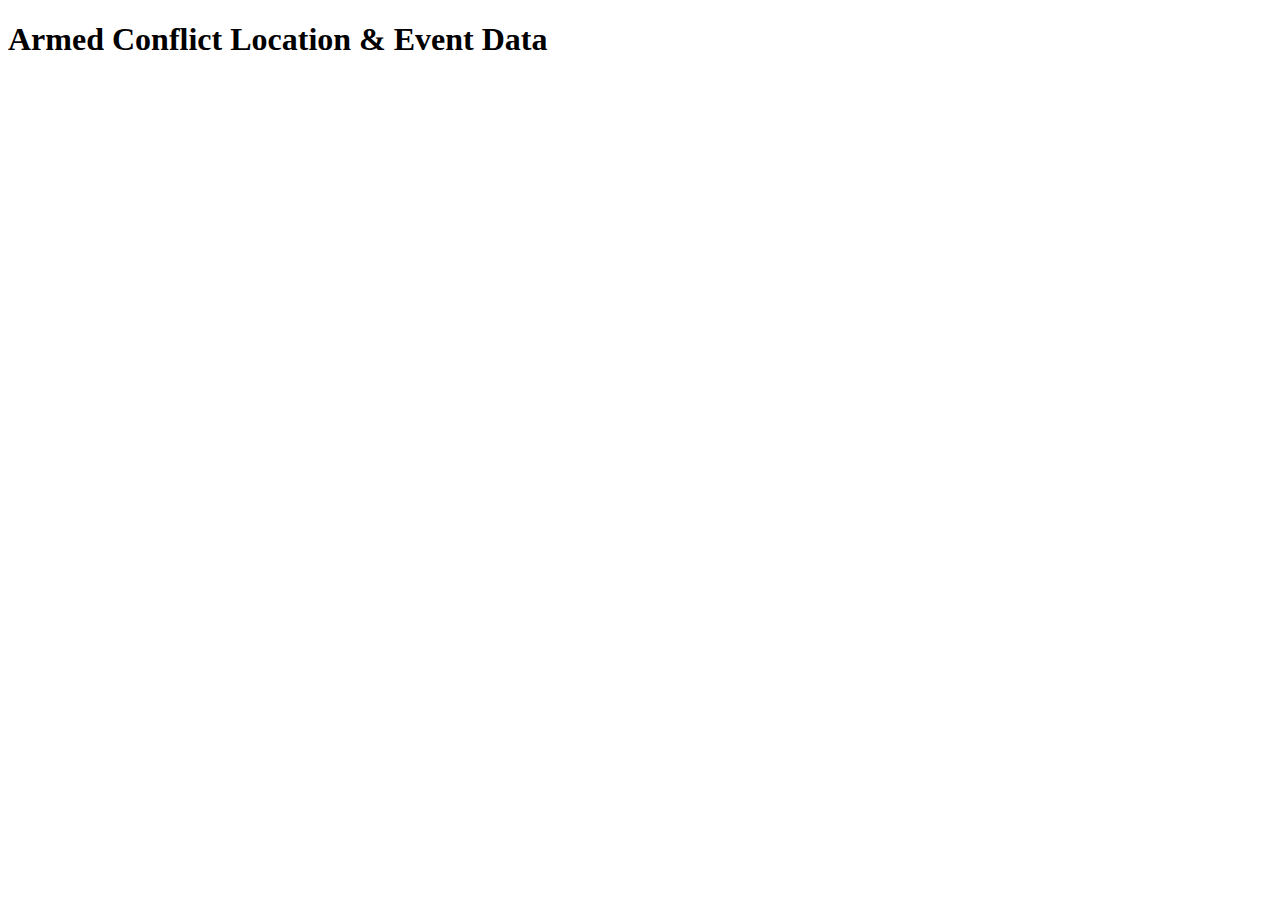
==== index.html @ 9937e505 "Add index.html file" ====
<!DOCTYPE html>
<html lang="en">
<head>
    <meta charset="UTF-8">
    <meta name="viewport" content="width=device-width, initial-scale=1.0">
    <title>ConflictEventAnalyticsAndViz</title>
</head>
<body>
    <h1>Armed Conflict Location & Event Data</h1>
</body>
</html>
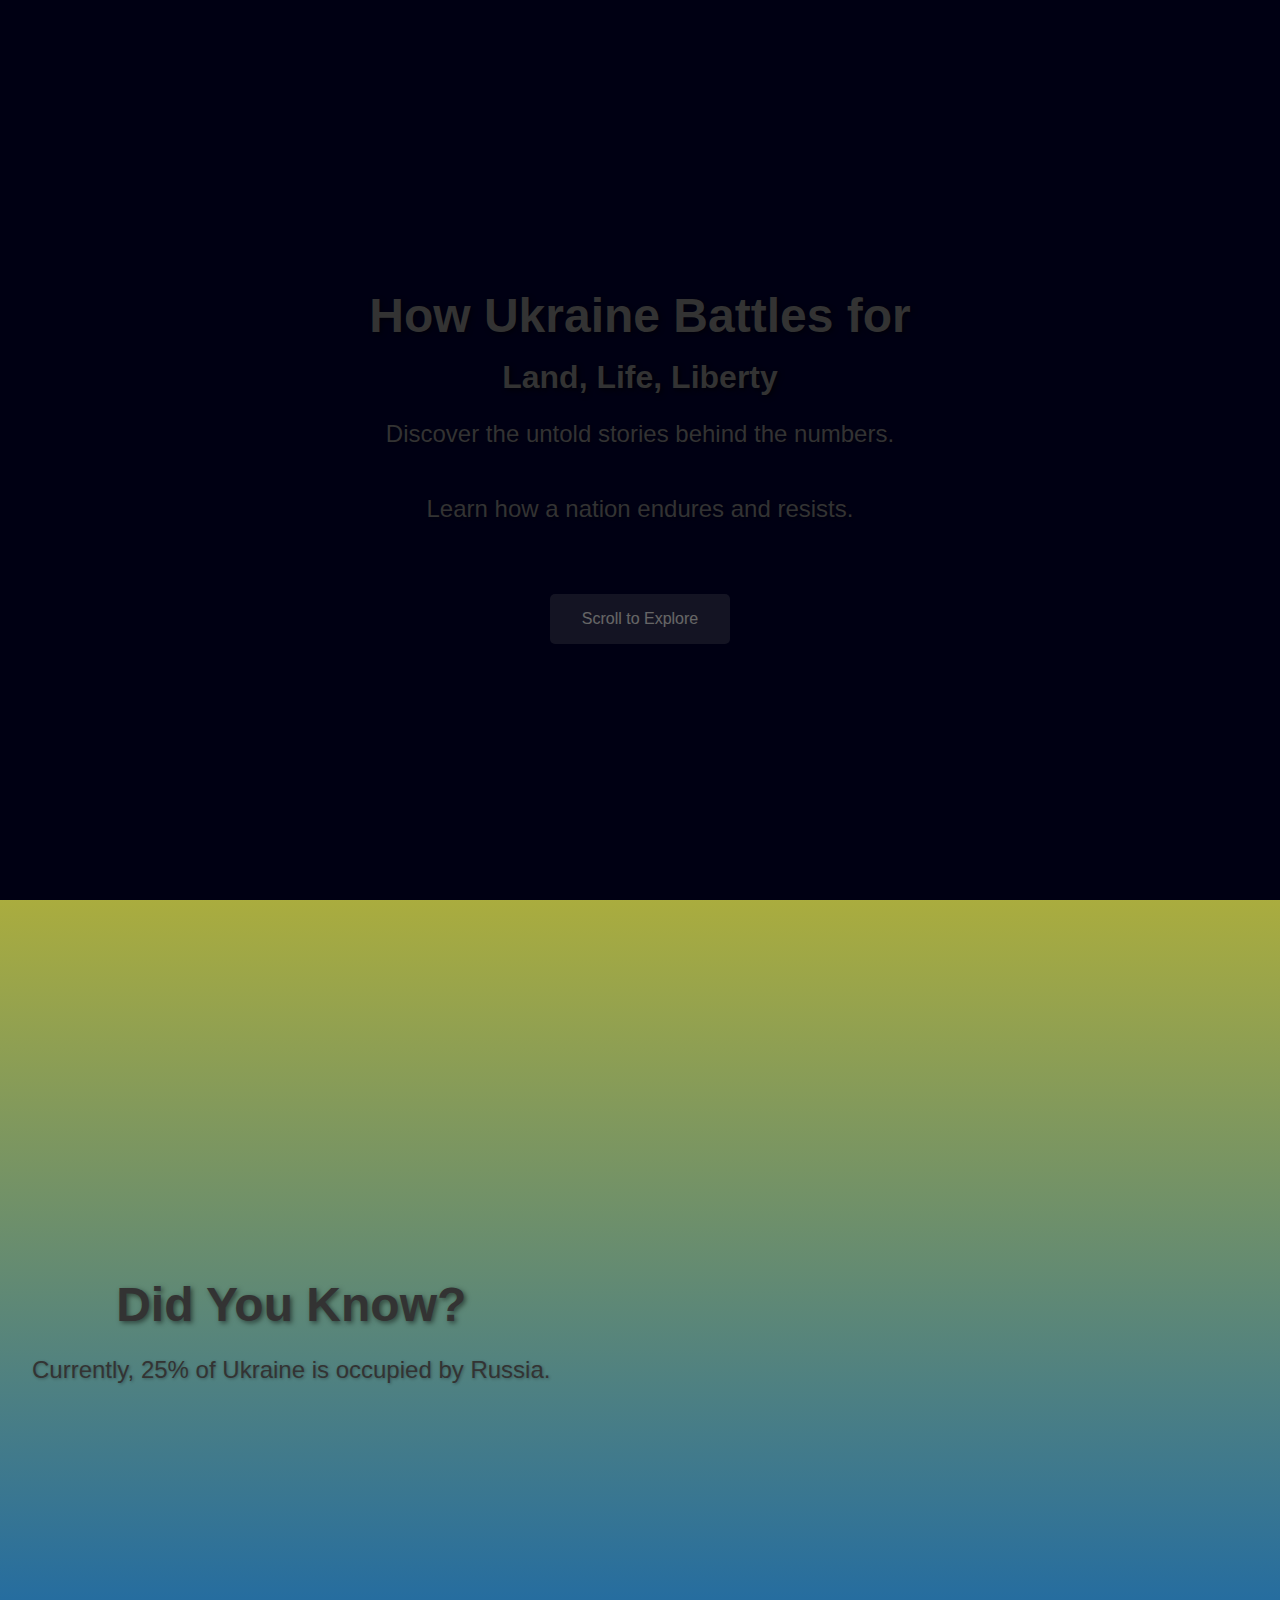
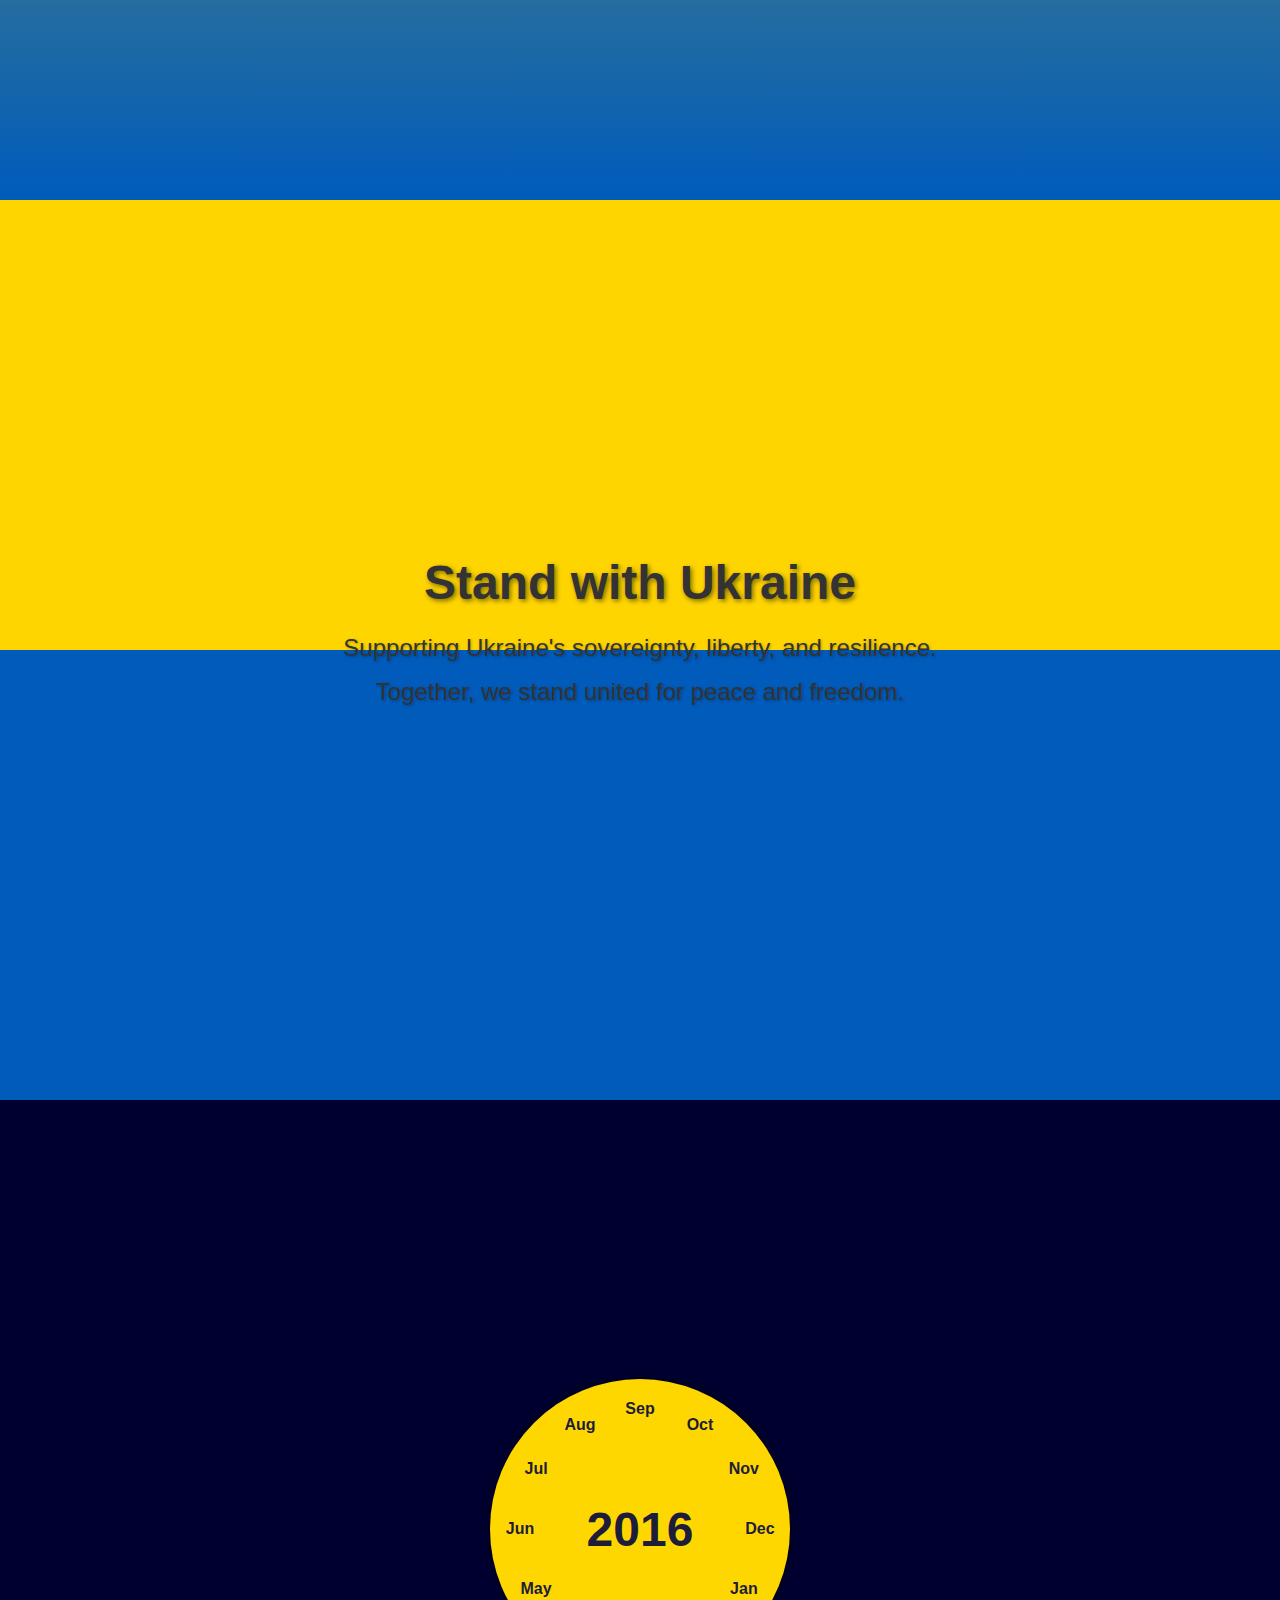
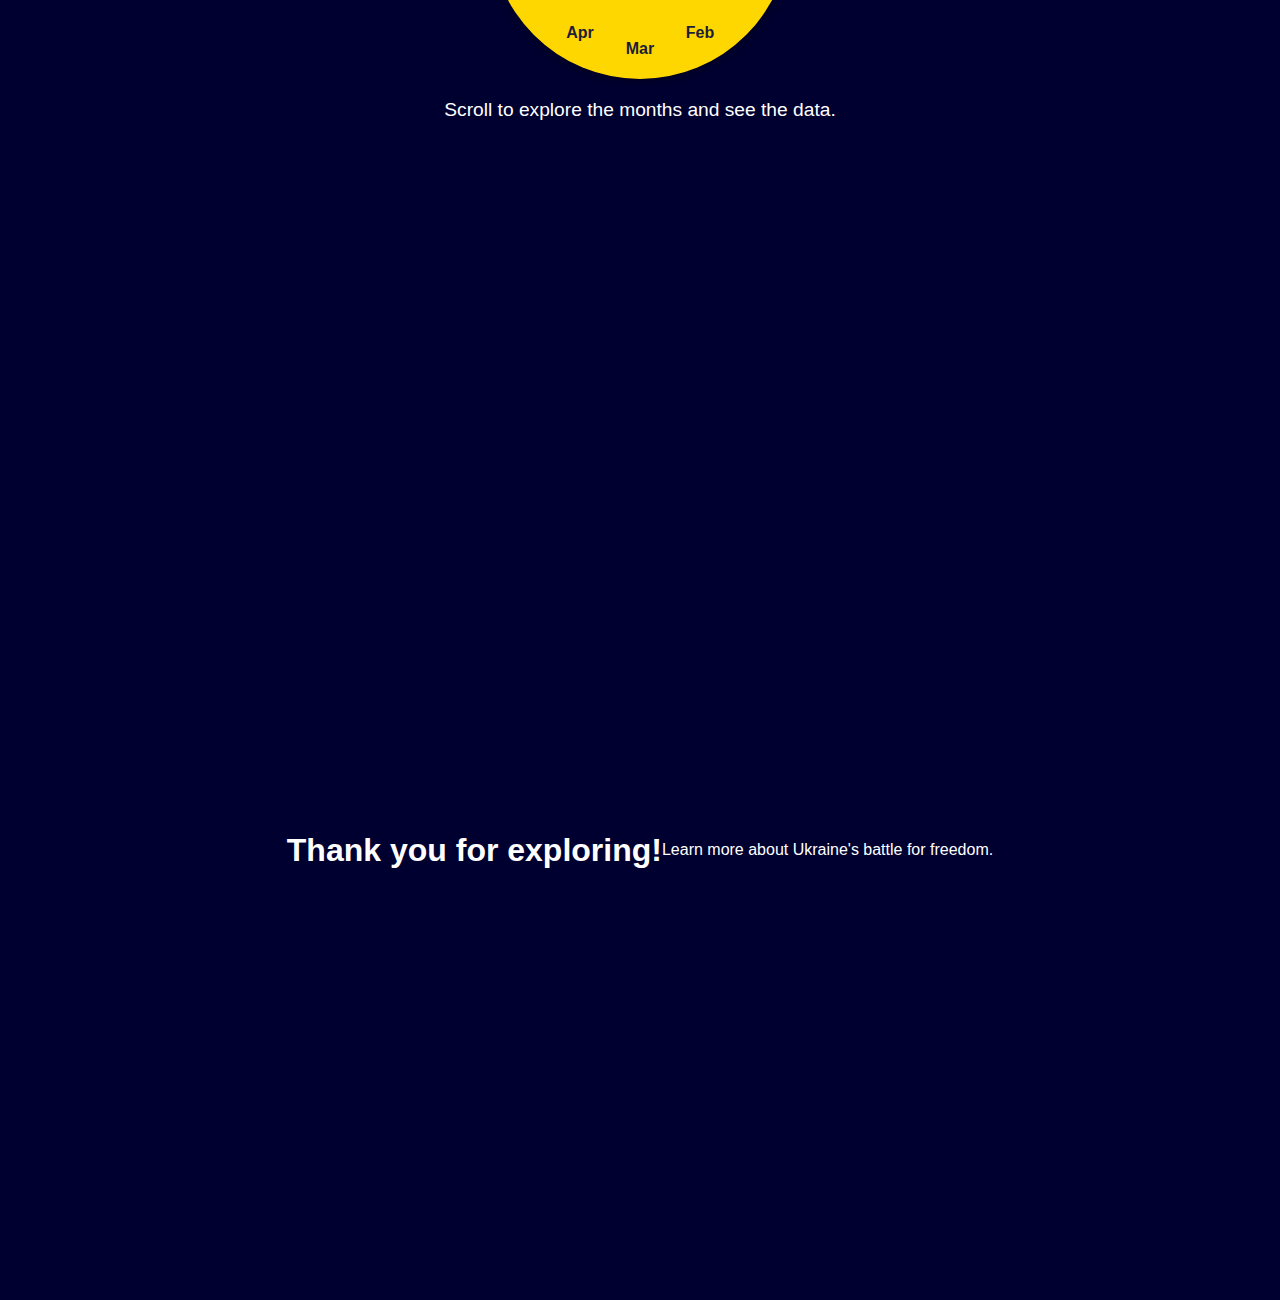
==== commit 6f4f52b4: "Data story - initial version" ====
--- a/index.html
+++ b/index.html
@@ -3,9 +3,94 @@
 <head>
     <meta charset="UTF-8">
     <meta name="viewport" content="width=device-width, initial-scale=1.0">
-    <title>ConflictEventAnalyticsAndViz</title>
+    <title>Interactive Timeline</title>
+    <link rel="stylesheet" href="styles/style.css">
 </head>
 <body>
-    <h1>Armed Conflict Location & Event Data</h1>
+    <!-- First Section -->
+    <section class="intro-page">
+        <video autoplay muted loop class="background-video" id="backgroundVideo">
+            <source src="/videos/ukraine_dron.mov" type="video/mp4">
+            Your browser does not support the video tag.
+        </video>
+        <div class="content">
+            <h1>How Ukraine Battles for</h1>
+            <h2>Land, Life, Liberty</h2>
+            <p class="header-desc">Discover the untold stories behind the numbers.</p>
+            <p class="header-desc">Learn how a nation endures and resists.</p>
+        </div>
+        <button class="scroll-button" onclick="scrollToNext()">Scroll to Explore</button>
+    </section>
+
+
+
+<!-- Section: Occupied Territory -->
+<section class="did-you-know-section">
+    <div class="content">
+        <h1>Did You Know?</h1>
+        <p>Currently, 25% of Ukraine is occupied by Russia.</p>
+    </div>
+    <div class="timeline">
+        <div class="timeline-year" id="timelineYear">2024</div>
+    </div>
+</section>
+
+<!-- Second Section -->
+<section class="ukraine-flag-section">
+    <div class="content">
+        <h1>Stand with Ukraine</h1>
+        <p>
+            Supporting Ukraine's sovereignty, liberty, and resilience. Together, we stand united for peace and freedom.
+        </p>
+    </div>
+</section>
+
+
+
+
+
+
+
+
+
+
+
+
+
+    <section class="timeline-section">
+        <div class="timeline-container">
+            <div class="circle">
+                <div class="center-text" id="centerText">2016</div>
+                <div class="months">
+                    <div data-month="Jan" id="Jan">Jan</div>
+                    <div data-month="Feb" id="Feb">Feb</div>
+                    <div data-month="Mar" id="Mar">Mar</div>
+                    <div data-month="Apr" id="Apr">Apr</div>
+                    <div data-month="May" id="May">May</div>
+                    <div data-month="Jun" id="Jun">Jun</div>
+                    <div data-month="Jul" id="Jul">Jul</div>
+                    <div data-month="Aug" id="Aug">Aug</div>
+                    <div data-month="Sep" id="Sep">Sep</div>
+                    <div data-month="Oct" id="Oct">Oct</div>
+                    <div data-month="Nov" id="Nov">Nov</div>
+                    <div data-month="Dec" id="Dec">Dec</div>
+                </div>
+            </div>
+            <div class="timeline-description" id="timelineDescription">
+                Scroll to explore the months and see the data.
+            </div>
+        </div>
+    </section>
+
+
+        <!-- Final Section -->
+        <section class="final-page">
+            <h1>Thank you for exploring!</h1>
+            <p>Learn more about Ukraine's battle for freedom.</p>
+        </section>
+
+    <script src="timeline.js"></script>
+    <script src="didYouKnow.js"></script>
+
 </body>
 </html>
--- a/styles/style.css
+++ b/styles/style.css
@@ -0,0 +1,472 @@
+body {
+    margin: 0;
+    font-family: 'Arial', sans-serif;
+    overflow-x: hidden; 
+    scroll-behavior: smooth;
+    background-color: rgb(0, 0, 48);
+}
+
+.intro-page {
+    position: relative;
+    height: 100vh;
+    display: flex;
+    flex-direction: column;
+    justify-content: center;
+    align-items: center;
+    color: #fff;
+    text-align: center;
+}
+
+.background-video {
+    position: absolute;
+    top: 0;
+    left: 0;
+    width: 100%;
+    height: 100%;
+    object-fit: cover;
+    z-index: -1;
+}
+
+.intro-page::before {
+    content: '';
+    position: absolute;
+    top: 0;
+    left: 0;
+    width: 100%;
+    height: 100%;
+    background: rgba(0, 0, 0, 0.6); /* Dark transparent overlay */
+    z-index: 0;
+}
+
+.content {
+    position: relative;
+    z-index: 1;
+}
+
+.content h1 {
+    font-size: 4rem;
+    font-weight: bold;
+    margin: 0;
+    text-shadow: 2px 2px 5px rgba(0, 0, 0, 0.7);
+}
+
+.content h2 {
+    font-size: 2rem;
+    margin: 1rem 0;
+    text-shadow: 2px 2px 5px rgba(0, 0, 0, 0.7);
+}
+
+.content p {
+    font-size: 1.2rem;
+    margin: 1rem 0 2rem;
+    max-width: 600px;
+    text-shadow: 1px 1px 3px rgba(0, 0, 0, 0.5);
+}
+
+.scroll-button {
+    background: rgba(255, 255, 255, 0.2);
+    border: none;
+    color: #fff;
+    padding: 1rem 2rem;
+    font-size: 1rem;
+    border-radius: 5px;
+    cursor: pointer;
+    animation: pulse 1.5s infinite;
+    transition: background 0.3s;
+}
+
+.scroll-button:hover {
+    background: rgba(255, 255, 255, 0.4);
+}
+
+@keyframes pulse {
+    0% {
+        transform: scale(1);
+        opacity: 1;
+    }
+    50% {
+        transform: scale(1.1);
+        opacity: 0.7;
+    }
+    100% {
+        transform: scale(1);
+        opacity: 1;
+    }
+}
+
+.ukraine-flag-section {
+    position: relative;
+    height: 100vh; /* Full-screen height */
+    display: flex;
+    justify-content: center;
+    align-items: center;
+    text-align: center;
+    color: #fff;
+    overflow: hidden;
+
+    /* Ukrainian flag background with transparency */
+    background: linear-gradient(
+        rgba(255, 213, 0, 0.7) 50%, /* Yellow with 70% transparency */
+        rgba(0, 91, 187, 0.7) 50% 100% /* Blue with 70% transparency */
+    );
+}
+
+.content {
+    position: relative;
+    z-index: 1; /* Ensures content appears above the background */
+    max-width: 800px;
+    padding: 2rem;
+    color: white;
+}
+
+.content h1 {
+    font-size: 3rem;
+    font-weight: bold;
+    text-shadow: 2px 2px 5px rgba(0, 0, 0, 0.5); /* Subtle shadow for readability */
+}
+
+.content p {
+    font-size: 1.2rem;
+    margin-top: 1rem;
+    line-height: 1.8;
+    text-shadow: 1px 1px 3px rgba(0, 0, 0, 0.3); /* Subtle shadow for readability */
+}
+
+
+
+
+/* Add this for the next section */
+.map-page {
+    height: 100vh;
+    background: url('/images/Ukraine_map_bg.jpg') no-repeat center center/cover;
+    display: flex;
+    justify-content: center;
+    align-items: center;
+    text-align: center;
+    color: #fff;
+}
+
+section {
+    height: 100vh;
+    display: flex;
+    justify-content: center;
+    align-items: center;
+    text-align: center;
+    color: #fff;
+}
+
+
+.timeline-section {
+    display: flex;
+    justify-content: center;
+    align-items: center;
+    flex-direction: column;
+    text-align: center;
+}
+
+.timeline-container {
+    position: relative;
+    display: flex;
+    flex-direction: column;
+    align-items: center;
+    justify-content: center;
+}
+
+.circle {
+    position: relative;
+    width: 300px;
+    height: 300px;
+    border-radius: 50%;
+    background: #ffd700;
+    display: flex;
+    justify-content: center;
+    align-items: center;
+    box-shadow: 0 0 10px rgba(0, 0, 0, 0.5);
+}
+
+.center-text {
+    font-size: 3rem;
+    font-weight: bold;
+    color: #1d1d3a;
+}
+
+.months {
+    position: absolute;
+    width: 100%;
+    height: 100%;
+    display: flex;
+    justify-content: center;
+    align-items: center;
+    pointer-events: none;
+}
+
+.months div {
+    position: absolute;
+    font-size: 1rem;
+    font-weight: bold;
+    color: #1d1d3a;
+    text-align: center;
+    transition: transform 0.3s ease, color 0.3s ease;
+}
+
+.months div:nth-child(1) { transform: rotate(30deg) translate(120px) rotate(-30deg); }
+.months div:nth-child(2) { transform: rotate(60deg) translate(120px) rotate(-60deg); }
+.months div:nth-child(3) { transform: rotate(90deg) translate(120px) rotate(-90deg); }
+.months div:nth-child(4) { transform: rotate(120deg) translate(120px) rotate(-120deg); }
+.months div:nth-child(5) { transform: rotate(150deg) translate(120px) rotate(-150deg); }
+.months div:nth-child(6) { transform: rotate(180deg) translate(120px) rotate(-180deg); }
+.months div:nth-child(7) { transform: rotate(210deg) translate(120px) rotate(-210deg); }
+.months div:nth-child(8) { transform: rotate(240deg) translate(120px) rotate(-240deg); }
+.months div:nth-child(9) { transform: rotate(270deg) translate(120px) rotate(-270deg); }
+.months div:nth-child(10) { transform: rotate(300deg) translate(120px) rotate(-300deg); }
+.months div:nth-child(11) { transform: rotate(330deg) translate(120px) rotate(-330deg); }
+.months div:nth-child(12) { transform: rotate(0deg) translate(120px) rotate(0deg); }
+
+.months div.highlighted {
+    color: #ff0078;
+    font-size: 1.2rem;
+    transform: scale(1.5); /* Highlighted month is larger */
+}
+
+.timeline-description {
+    margin-top: 20px;
+    font-size: 1.2rem;
+    max-width: 500px;
+    text-align: center;
+    color: #fff;
+}
+
+
+
+
+
+
+
+body {
+    margin: 0;
+    font-family: 'Arial', sans-serif;
+    overflow-x: hidden;
+    scroll-behavior: smooth;
+}
+
+.did-you-know-section {
+    position: relative;
+    height: 100vh; /* Full-screen height */
+    display: flex;
+    justify-content: space-between;
+    align-items: center;
+    overflow: hidden;
+    background: #fff; /* Default white background */
+    z-index: 1;
+}
+
+.content {
+    position: relative;
+    z-index: 2; /* Content stays above the background */
+    padding: 2rem;
+    max-width: 50%;
+    color: #333;
+}
+
+.content h1 {
+    font-size: 3rem;
+    font-weight: bold;
+    margin-bottom: 1rem;
+}
+
+.content p {
+    font-size: 1.5rem;
+    line-height: 1.8;
+}
+
+.timeline {
+    position: absolute;
+    right: 5%; /* Place timeline on the right */
+    height: 100%;
+    width: 20%;
+    display: flex;
+    justify-content: center;
+    align-items: center;
+    z-index: 2; /* Ensure it's above the background */
+    color: #333;
+}
+
+.timeline-year {
+    font-size: 3rem;
+    font-weight: bold;
+    opacity: 0;
+    transform: translateY(50px);
+    transition: opacity 0.5s ease, transform 0.5s ease;
+}
+
+/* General Styles */
+body {
+    margin: 0;
+    font-family: 'Arial', sans-serif;
+    overflow-x: hidden;
+    scroll-behavior: smooth;
+}
+
+/* Section: Did You Know */
+.did-you-know-section {
+    position: relative;
+    height: 100vh; /* Full-screen height */
+    display: flex;
+    justify-content: space-between;
+    align-items: center;
+    overflow: hidden;
+    background: #fff; /* Default white background */
+    z-index: 1;
+}
+
+.content {
+    position: relative;
+    z-index: 2; /* Content stays above the background */
+    padding: 2rem;
+    max-width: 50%;
+    color: #333;
+}
+
+.content h1 {
+    font-size: 3rem;
+    font-weight: bold;
+    margin-bottom: 1rem;
+}
+
+.content p {
+    font-size: 1.5rem;
+    line-height: 1.8;
+}
+
+.timeline {
+    position: absolute;
+    right: 5%; /* Place timeline on the right */
+    height: 100%;
+    width: 20%;
+    display: flex;
+    justify-content: center;
+    align-items: center;
+    z-index: 2; /* Ensure it's above the background */
+    color: #333;
+}
+
+.timeline-year {
+    font-size: 3rem;
+    font-weight: bold;
+    opacity: 0;
+    transform: translateY(50px);
+    transition: opacity 0.5s ease, transform 0.5s ease;
+}
+
+/* Ukrainian Flag Background */
+/* General Styles */
+body {
+    margin: 0;
+    font-family: 'Arial', sans-serif;
+    overflow-x: hidden;
+    scroll-behavior: smooth;
+}
+
+/* Section: Did You Know */
+/* General Styles */
+body {
+    margin: 0;
+    font-family: 'Arial', sans-serif;
+    overflow-x: hidden;
+    scroll-behavior: smooth;
+}
+
+/* Section: Did You Know */
+.did-you-know-section {
+    position: relative;
+    height: 100vh; /* Full-screen height */
+    display: flex;
+    justify-content: space-between;
+    align-items: center;
+    overflow: hidden;
+    background: #fff; /* Start with a white background */
+    z-index: 1;
+}
+
+.did-you-know-section::before {
+    content: '';
+    position: absolute;
+    top: 0;
+    left: 0;
+    width: 100%;
+    height: 100%;
+    background: linear-gradient(
+        rgba(255, 255, 255, 1) 0%, /* White at the start */
+        rgba(255, 213, 0, 1) 50%, /* Yellow appears halfway */
+        rgba(0, 91, 187, 1) 100% /* Blue appears at the end */
+    );
+    background-size: 100% 300%; /* Extra height for smooth animation */
+    background-position: 100% 100%; /* Initially all white */
+    z-index: 0;
+    transition: background-position 0.3s ease; /* Smooth transition */
+}
+
+.did-you-know-section .content {
+    position: relative;
+    z-index: 2; /* Content stays above the background */
+    padding: 2rem;
+    max-width: 50%;
+    color: #333;
+}
+
+.did-you-know-section .content h1 {
+    font-size: 3rem;
+    font-weight: bold;
+    margin-bottom: 1rem;
+}
+
+.did-you-know-section .content p {
+    font-size: 1.5rem;
+    line-height: 1.8;
+}
+
+.timeline {
+    position: absolute;
+    right: 5%; /* Place timeline on the right */
+    height: 100%;
+    width: 20%;
+    display: flex;
+    justify-content: center;
+    align-items: center;
+    z-index: 2; /* Ensure it's above the background */
+    color: #333;
+}
+
+.timeline-year {
+    font-size: 3rem;
+    font-weight: bold;
+    opacity: 0;
+    transform: translateY(50px);
+    transition: opacity 0.5s ease, transform 0.5s ease;
+}
+
+/* Section: Ukraine Flag */
+.ukraine-flag-section {
+    height: 100vh;
+    display: flex;
+    justify-content: center;
+    align-items: center;
+    text-align: center;
+    background: linear-gradient(
+        rgba(255, 213, 0, 1) 50%, 
+        rgba(0, 91, 187, 1) 50%
+    );
+    color: #fff;
+    overflow: hidden;
+}
+
+.ukraine-flag-section .content h1 {
+    font-size: 3rem;
+    font-weight: bold;
+    margin-bottom: 1rem;
+}
+
+.ukraine-flag-section .content p {
+    font-size: 1.5rem;
+    line-height: 1.8;
+}
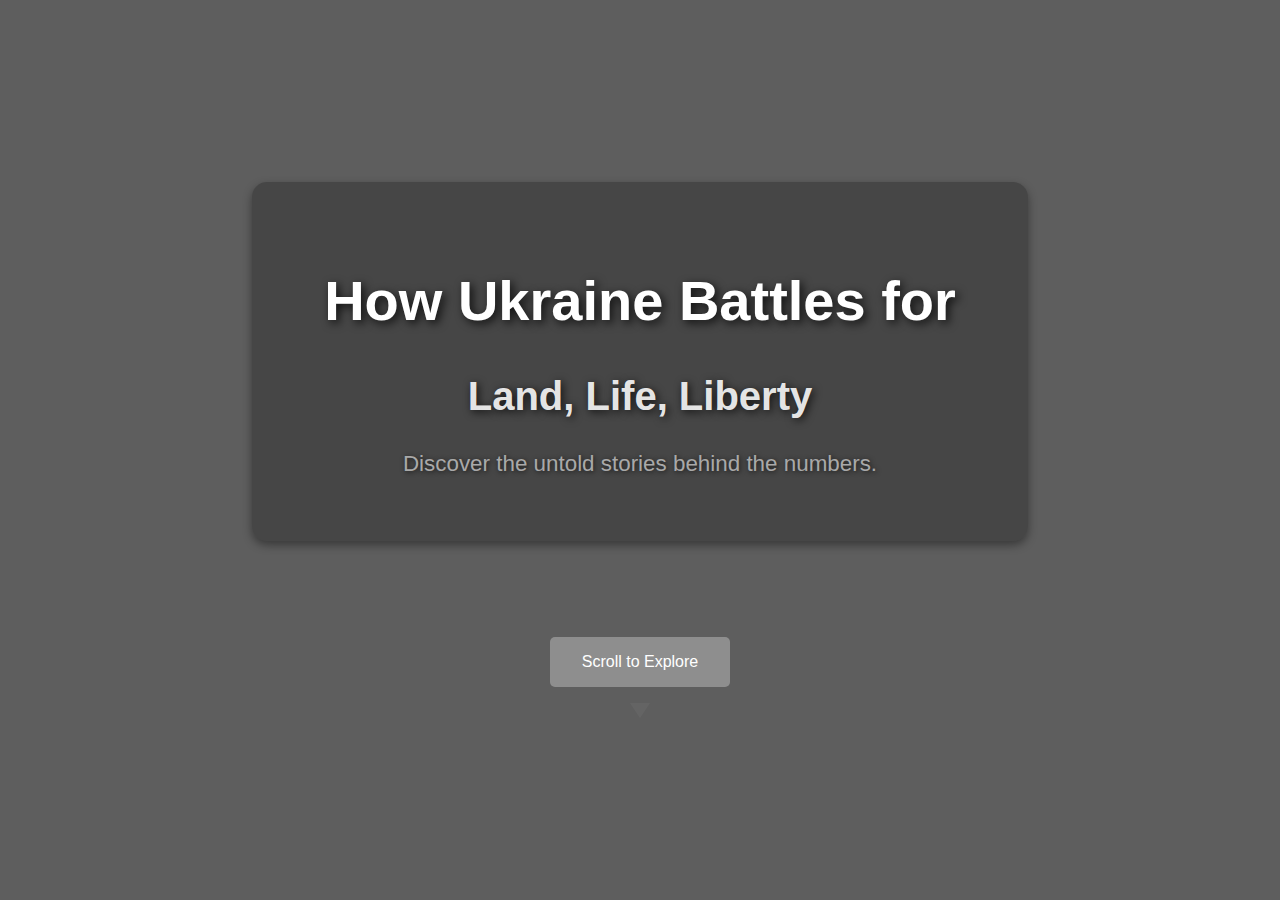
==== commit fdc521c0: "Added Second and Third sections of data story" ====
--- a/index.html
+++ b/index.html
@@ -4,93 +4,68 @@
     <meta charset="UTF-8">
     <meta name="viewport" content="width=device-width, initial-scale=1.0">
     <title>Interactive Timeline</title>
-    <link rel="stylesheet" href="styles/style.css">
+    <link rel="icon" href="/images/icons/ukraine_icon.png" type="image/png">
+
+        <!-- Section-specific styles -->
+        <link rel="stylesheet" href="styles/base.css">
+        <link rel="stylesheet" href="styles/intro-page.css">
+        <link rel="stylesheet" href="styles/did-you-know.css">
+        <link rel="stylesheet" href="styles/ukraine-flag.css">
+        <link rel="stylesheet" href="styles/timeline-section.css">
+        <link rel="stylesheet" href="styles/final-page.css">
+        <!-- Animations -->
+        <link rel="stylesheet" href="styles/animations.css">
+
 </head>
 <body>
-    <!-- First Section -->
-    <section class="intro-page">
-        <video autoplay muted loop class="background-video" id="backgroundVideo">
-            <source src="/videos/ukraine_dron.mov" type="video/mp4">
-            Your browser does not support the video tag.
-        </video>
-        <div class="content">
-            <h1>How Ukraine Battles for</h1>
-            <h2>Land, Life, Liberty</h2>
-            <p class="header-desc">Discover the untold stories behind the numbers.</p>
-            <p class="header-desc">Learn how a nation endures and resists.</p>
-        </div>
-        <button class="scroll-button" onclick="scrollToNext()">Scroll to Explore</button>
-    </section>
+    <div id="intro-page"></div>
+    <div id="did-you-know"></div>
+    <div id="ukraine-flag-section"></div>
+    <div id="timeline-section"></div>
+    <div id="final-page"></div>
 
-
-
-<!-- Section: Occupied Territory -->
-<section class="did-you-know-section">
-    <div class="content">
-        <h1>Did You Know?</h1>
-        <p>Currently, 25% of Ukraine is occupied by Russia.</p>
-    </div>
-    <div class="timeline">
-        <div class="timeline-year" id="timelineYear">2024</div>
-    </div>
-</section>
-
-<!-- Second Section -->
-<section class="ukraine-flag-section">
-    <div class="content">
-        <h1>Stand with Ukraine</h1>
-        <p>
-            Supporting Ukraine's sovereignty, liberty, and resilience. Together, we stand united for peace and freedom.
-        </p>
-    </div>
-</section>
-
-
-
-
-
-
-
-
-
-
-
-
-
-    <section class="timeline-section">
-        <div class="timeline-container">
-            <div class="circle">
-                <div class="center-text" id="centerText">2016</div>
-                <div class="months">
-                    <div data-month="Jan" id="Jan">Jan</div>
-                    <div data-month="Feb" id="Feb">Feb</div>
-                    <div data-month="Mar" id="Mar">Mar</div>
-                    <div data-month="Apr" id="Apr">Apr</div>
-                    <div data-month="May" id="May">May</div>
-                    <div data-month="Jun" id="Jun">Jun</div>
-                    <div data-month="Jul" id="Jul">Jul</div>
-                    <div data-month="Aug" id="Aug">Aug</div>
-                    <div data-month="Sep" id="Sep">Sep</div>
-                    <div data-month="Oct" id="Oct">Oct</div>
-                    <div data-month="Nov" id="Nov">Nov</div>
-                    <div data-month="Dec" id="Dec">Dec</div>
-                </div>
-            </div>
-            <div class="timeline-description" id="timelineDescription">
-                Scroll to explore the months and see the data.
-            </div>
-        </div>
-    </section>
-
-
-        <!-- Final Section -->
-        <section class="final-page">
-            <h1>Thank you for exploring!</h1>
-            <p>Learn more about Ukraine's battle for freedom.</p>
-        </section>
-
-    <script src="timeline.js"></script>
-    <script src="didYouKnow.js"></script>
-
+    <script>
+        async function loadSection(sectionId, filePath, scriptPath) {
+            const response = await fetch(filePath);
+            const html = await response.text();
+            const container = document.getElementById(sectionId);
+            container.innerHTML = html;
+    
+            // Load the section-specific script only after the HTML content is added to the DOM
+            if (scriptPath) {
+                const script = document.createElement('script');
+                script.src = scriptPath;
+    
+                // Append the script only after it's ready to execute
+                script.onload = () => {
+                    console.log(`${scriptPath} loaded successfully for ${sectionId}`);
+                };
+    
+                script.onerror = () => {
+                    console.error(`Failed to load script: ${scriptPath}`);
+                };
+    
+                document.body.appendChild(script);
+            }
+    
+            // Example: Smooth scroll for intro-page button
+            if (sectionId === 'intro-page') {
+                const scrollButton = document.getElementById('scrollButton');
+                if (scrollButton) {
+                    scrollButton.addEventListener('click', function () {
+                        const nextSection = document.getElementById('did-you-know');
+                        nextSection.scrollIntoView({ behavior: 'smooth' });
+                    });
+                }
+            }
+        }
+    
+        // Load sections with corresponding scripts
+        loadSection('intro-page', 'sections/intro-page.html');
+        loadSection('did-you-know', 'sections/did-you-know.html', 'scripts/didYouKnow.js');
+    </script>
+    
+    
+    
 </body>
 </html>
--- a/styles/base.css
+++ b/styles/base.css
@@ -0,0 +1,16 @@
+body {
+    margin: 0;
+    font-family: 'Arial', sans-serif;
+    overflow-x: hidden;
+    scroll-behavior: smooth;
+    background-color: rgb(0, 0, 48);
+}
+
+section {
+    height: 100vh;
+    display: flex;
+    justify-content: center;
+    align-items: center;
+    text-align: center;
+    color: #fff;
+}
--- a/styles/intro-page.css
+++ b/styles/intro-page.css
@@ -0,0 +1,144 @@
+body {
+    margin: 0;
+    font-family: 'Arial', sans-serif;
+    overflow-x: hidden;
+    scroll-behavior: smooth;
+    background-color: rgb(0, 0, 0);
+}
+
+section {
+    height: 100vh;
+    display: flex;
+    justify-content: center;
+    align-items: center;
+    text-align: center;
+    color: #fff;
+}
+
+/* Styling for the intro page */
+.intro-page {
+    position: relative;
+    height: 100vh;
+    display: flex;
+    flex-direction: column;
+    justify-content: center;
+    align-items: center;
+    color: #fff;
+    text-align: center;
+}
+
+.background-video {
+    position: absolute;
+    top: 0;
+    left: 0;
+    width: 100%;
+    height: 100%;
+    object-fit: cover;
+    z-index: -1;
+}
+
+.intro-page::before {
+    content: '';
+    position: absolute;
+    top: 0;
+    left: 0;
+    width: 100%;
+    height: 100%;
+    background: rgba(0, 0, 0, 0.6); /* Dark overlay to improve text contrast */
+    z-index: 0;
+}
+
+
+.content {
+    position: relative;
+    z-index: 1;
+    padding: 3rem 4.5rem; /* Add padding for better spacing inside the container */
+    display: flex;
+    flex-direction: column;
+    align-items: center; /* Center align the text horizontally */
+    justify-content: center; /* Center align the text vertically */
+    text-align: center; /* Ensure text is centered */
+    background: rgba(0, 0, 0, 0.25); /* Semi-transparent black background */
+    border-radius: 15px; /* Add rounded corners */
+    box-shadow: 0 4px 10px rgba(0, 0, 0, 0.4); /* Add a subtle shadow for depth */
+    max-width: 800px; /* Optional: Limit the width of the content box */
+    margin: 0 auto; /* Center the box horizontally */
+  
+}
+
+.content h1 {
+    font-size: 3.5rem; /* Larger font size for the main title */
+    font-weight: bold;
+    margin-bottom: 0.5rem; /* Slight spacing below the title */
+    text-shadow: 3px 3px 10px rgba(0, 0, 0, 0.8); /* Enhance shadow for emphasis */
+}
+
+.content h2 {
+    font-size: 2.5rem; /* Larger subheading for "Land, Life, Liberty" */
+
+    font-weight: 600; /* Semi-bold weight */
+    margin-bottom: 1rem; /* Add spacing below */
+    color: rgba(255, 255, 255, 0.9); /* Slightly lighter white for contrast */
+    text-shadow: 2px 2px 8px rgba(0, 0, 0, 0.8); /* Stronger shadow */
+}
+
+
+
+.header-desc{
+    font-size: 1.4rem; /* Standard font size for the paragraph */
+    max-width: 600px; /* Constrain width for better readability */
+    margin: 1rem auto; /* Center the paragraph */
+    color:darkgray;
+    text-shadow: 1px 1px 5px rgba(0, 0, 0, 0.7); /* Subtle shadow */
+}
+
+
+.scroll-button {
+    background: rgba(255, 255, 255, 0.3); /* Slightly darker background for button */
+    border: none;
+    color: #fff;
+    padding: 1rem 2rem;
+    font-size: 1rem;
+    border-radius: 5px;
+    cursor: pointer;
+    animation: pulse 1.5s infinite;
+    transition: background 0.3s;
+    z-index: 1;
+    margin-top: 6rem; /* Add space above the button */
+}
+
+.arrow-down {
+    margin-top: 1rem; /* Add some spacing from the button */
+    width: 0;
+    height: 0;
+    border-left: 10px solid transparent;
+    border-right: 10px solid transparent;
+    border-top: 15px solid rgba(255, 255, 255, 0.8); /* White arrow */
+    animation: bounce 1.5s infinite; /* Add bounce animation */
+}
+
+@keyframes pulse {
+    0% {
+        transform: scale(1);
+        opacity: 1;
+    }
+    50% {
+        transform: scale(1.1);
+        opacity: 0.7;
+    }
+    100% {
+        transform: scale(1);
+        opacity: 1;
+    }
+
+    
+}
+
+@keyframes bounce {
+    0%, 100% {
+        transform: translateY(0); /* Initial and final position */
+    }
+    50% {
+        transform: translateY(10px); /* Downward movement */
+    }
+}
--- a/styles/did-you-know.css
+++ b/styles/did-you-know.css
@@ -0,0 +1,177 @@
+body {
+    margin: 0;
+    overflow: hidden;
+    font-family: Arial, sans-serif;
+    background-color: rgb(235, 235, 235);
+}
+
+.scroll-section {
+    position: fixed;
+    top: 0;
+    left: 0;
+    width: 100%;
+    height: 100vh;
+    background: rgba(220, 216, 216, 0.783);
+    /* background: url('/images/Ukraine_map_bg.jpg') no-repeat center center/cover; */
+
+    display: flex;
+    flex-direction: column;
+    justify-content: center;
+    align-items: center;
+    transition: transform 1s ease-in-out;
+}
+
+.flag-container {
+    display: flex;
+    width: 500px;
+    height: 250px;
+    position: relative;
+    margin-bottom: 20px;
+}
+
+.square {
+    display: flex;
+    flex-direction: column;
+    border: 1px solid black;
+    overflow: hidden;
+}
+
+.main {
+    width: 73%;
+    height: 100%;
+}
+
+.detached {
+    width: 27%;
+    height: 100%;
+    position: absolute;
+    left: 365px;
+    transform: translateX(0);
+    transition: transform 0.5s, opacity 0.5s;
+}
+
+.blue-part {
+    background-color: blue;
+    width: 100%;
+    height: 50%;
+}
+
+.yellow-part {
+    background-color: yellow;
+    width: 100%;
+    height: 50%;
+}
+
+.text-container {
+    text-align: center;
+    position: absolute;
+    bottom: 10%;
+    width: 80%;
+}
+
+.initial-text {
+    font-size: 2rem;
+    margin: 0;
+    opacity: 1;
+    transition: opacity 1s ease-in-out;
+}
+
+.dynamic-text {
+    font-size: 1.5rem;
+    margin: 0;
+    opacity: 0;
+    transition: opacity 1s ease-in-out;
+}
+
+
+
+
+
+
+
+
+
+
+
+
+
+
+
+.timeline-container {
+    position: absolute;
+    right: 5%;
+    top: 20%;
+    display: flex;
+    align-items: center;
+    height: 80%; /* Adjust height */
+    width: 5%; /* Adjust width */
+}
+
+.timeline {
+    position: relative;
+    width: 5px;
+    height: 100%;
+    display: flex;
+    flex-direction: column;
+    align-items: center;
+}
+
+.timeline-line {
+    position: absolute;
+    width: 2px;
+    background-color: #d3d3d3; /* Light gray (hidden initially) */
+    height: 0%; /* Hidden initially */
+    left: 50%; /* Center line */
+    top: 15%; /* Adjust starting position to match 2024 */
+    transition: height 1s ease, background-color 0.5s ease;
+}
+
+.year {
+    position: absolute;
+    font-size: 1.2rem;
+    transform: translateY(0);
+    transition: all 0.5s ease;
+}
+
+.current-year {
+    top: 0; /* Align 2024 at the top */
+    color: black; /* More visible */
+    font-size: 1.5rem; /* Slightly larger font */
+    font-weight: bold; /* Bold text */
+}
+
+.next-year {
+    bottom: 0; /* Align 2014 at the bottom */
+    color: red;
+    opacity: 0; /* Initially hidden */
+    transform: translateY(10px);
+}
+
+
+.current-year {
+    top: 0;
+    color: black;
+    font-size: 2rem; /* Larger size */
+    font-weight: bold;
+    position: relative; /* Enable pseudo-elements */
+}
+
+.current-year::before,
+.current-year::after {
+    content: "";
+    position: absolute;
+    left: 50%;
+    transform: translateX(-50%);
+    width: 2px;
+    background-color: black;
+}
+
+.current-year::before {
+    top: -20px; /* Line above the year */
+    height: 20px; /* Adjust the height */
+}
+
+.current-year::after {
+    bottom: -20px; /* Line below the year */
+    height: 20px; /* Adjust the height */
+}--- a/styles/ukraine-flag.css
+++ b/styles/ukraine-flag.css
@@ -0,0 +1,24 @@
+.ukraine-flag-section {
+    height: 100vh;
+    display: flex;
+    justify-content: center;
+    align-items: center;
+    text-align: center;
+    background: linear-gradient(
+        rgba(255, 213, 0, 1) 50%, 
+        rgba(0, 91, 187, 1) 50%
+    );
+    color: #fff;
+    overflow: hidden;
+}
+
+.ukraine-flag-section .content h1 {
+    font-size: 3rem;
+    font-weight: bold;
+    margin-bottom: 1rem;
+}
+
+.ukraine-flag-section .content p {
+    font-size: 1.5rem;
+    line-height: 1.8;
+}
--- a/styles/timeline-section.css
+++ b/styles/timeline-section.css
@@ -0,0 +1,47 @@
+.timeline-section {
+    display: flex;
+    justify-content: center;
+    align-items: center;
+    flex-direction: column;
+    text-align: center;
+}
+
+.timeline-container {
+    position: relative;
+    display: flex;
+    flex-direction: column;
+    align-items: center;
+    justify-content: center;
+}
+
+.circle {
+    position: relative;
+    width: 300px;
+    height: 300px;
+    border-radius: 50%;
+    background: #ffd700;
+    display: flex;
+    justify-content: center;
+    align-items: center;
+    box-shadow: 0 0 10px rgba(0, 0, 0, 0.5);
+}
+
+.center-text {
+    font-size: 3rem;
+    font-weight: bold;
+    color: #1d1d3a;
+}
+
+.months div.highlighted {
+    color: #ff0078;
+    font-size: 1.2rem;
+    transform: scale(1.5);
+}
+
+.timeline-description {
+    margin-top: 20px;
+    font-size: 1.2rem;
+    max-width: 500px;
+    text-align: center;
+    color: #fff;
+}
--- a/styles/animations.css
+++ b/styles/animations.css
@@ -0,0 +1,14 @@
+@keyframes pulse {
+    0% {
+        transform: scale(1);
+        opacity: 1;
+    }
+    50% {
+        transform: scale(1.1);
+        opacity: 0.7;
+    }
+    100% {
+        transform: scale(1);
+        opacity: 1;
+    }
+}
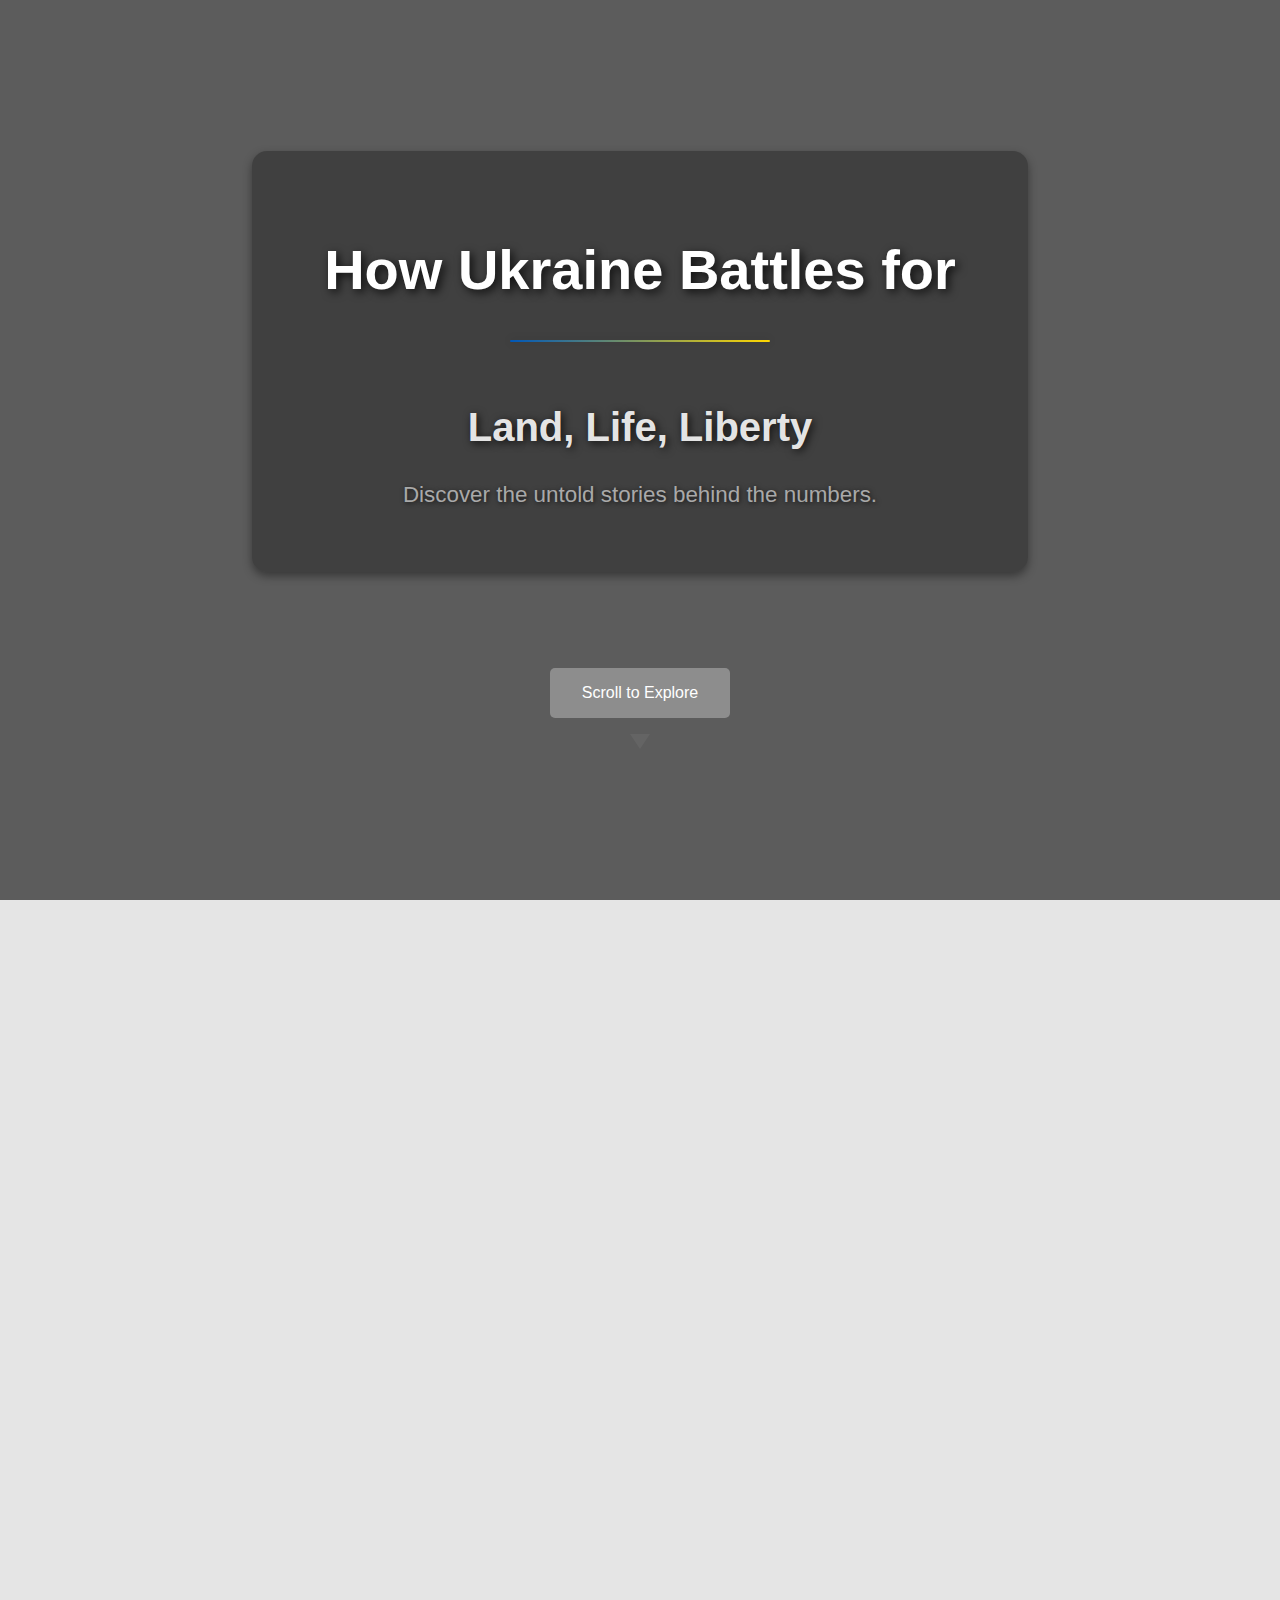
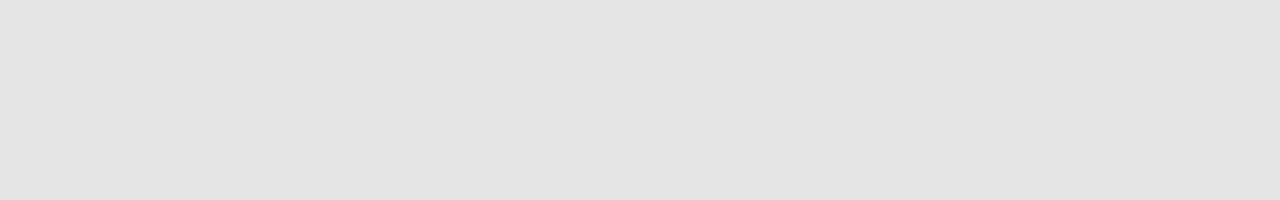
==== commit d3709c32: "Final changes before presantation" ====
--- a/index.html
+++ b/index.html
@@ -3,69 +3,137 @@
 <head>
     <meta charset="UTF-8">
     <meta name="viewport" content="width=device-width, initial-scale=1.0">
-    <title>Interactive Timeline</title>
+    <title>Data Visualization</title>
     <link rel="icon" href="/images/icons/ukraine_icon.png" type="image/png">
 
-        <!-- Section-specific styles -->
-        <link rel="stylesheet" href="styles/base.css">
-        <link rel="stylesheet" href="styles/intro-page.css">
-        <link rel="stylesheet" href="styles/did-you-know.css">
-        <link rel="stylesheet" href="styles/ukraine-flag.css">
-        <link rel="stylesheet" href="styles/timeline-section.css">
-        <link rel="stylesheet" href="styles/final-page.css">
-        <!-- Animations -->
-        <link rel="stylesheet" href="styles/animations.css">
+    <!-- Section-specific styles -->
+    <link rel="stylesheet" href="styles/base.css">
+    <link rel="stylesheet" href="styles/intro-page.css">
+    <link rel="stylesheet" href="styles/did-you-know.css">
+    <link rel="stylesheet" href="styles/animations.css">
+    <link rel="stylesheet" href="styles/turning-point.css">
 
+    <style>
+        /* Stacking sections vertically */
+        body {
+            margin: 0;
+            overflow-x: hidden; /* Prevent horizontal scroll */
+            scroll-behavior: smooth; /* Enable smooth scroll */
+        }
+
+        div[id] {
+            width: 100%;
+            height: 100vh;
+            opacity: 0; /* Sections are invisible by default */
+            pointer-events: none; /* Disable interaction with hidden sections */
+            position: absolute; /* Overlay sections */
+            transition: opacity 1.5s ease; /* Smooth fade-in/out */
+        }
+
+        div[id].active {
+            opacity: 1; /* Make active section visible */
+            pointer-events: auto; /* Enable interaction with active section */
+            position: relative; /* Stack active section in view */
+        }
+    </style>
 </head>
 <body>
-    <div id="intro-page"></div>
+    <div id="intro-page" class="active">
+        <button id="scrollButton">Go to Did You Know</button>
+    </div>
     <div id="did-you-know"></div>
-    <div id="ukraine-flag-section"></div>
-    <div id="timeline-section"></div>
-    <div id="final-page"></div>
+    <div id="turning-point"></div>
 
     <script>
+        // Initialize Parallax Logic
+        function initializeParallax() {
+            console.log("Parallax initialized");
+            window.addEventListener("scroll", () => {
+                console.log("Parallax scroll event triggered");
+            });
+        }
+    
+        // Initialize Timeline Logic
+        function initializeTimeline() {
+            console.log("Timeline initialized");
+        }
+    
+        // Load a section dynamically
         async function loadSection(sectionId, filePath, scriptPath) {
-            const response = await fetch(filePath);
-            const html = await response.text();
-            const container = document.getElementById(sectionId);
-            container.innerHTML = html;
+            try {
+                const response = await fetch(filePath);
+                if (!response.ok) throw new Error(`Failed to fetch ${filePath}`);
     
-            // Load the section-specific script only after the HTML content is added to the DOM
-            if (scriptPath) {
-                const script = document.createElement('script');
-                script.src = scriptPath;
+                const html = await response.text();
+                const container = document.getElementById(sectionId);
+                container.innerHTML = html;
     
-                // Append the script only after it's ready to execute
-                script.onload = () => {
-                    console.log(`${scriptPath} loaded successfully for ${sectionId}`);
-                };
+                // Manage active sections
+                document.querySelectorAll('div[id]').forEach((section) => {
+                    if (section.id === sectionId) {
+                        section.classList.add('active');
+                    } else {
+                        section.classList.remove('active');
+                    }
+                });
     
-                script.onerror = () => {
-                    console.error(`Failed to load script: ${scriptPath}`);
-                };
+                // Load section-specific scripts if provided
+                if (scriptPath) {
+                    const script = document.createElement('script');
+                    script.src = scriptPath;
+                    script.onload = () => {
+                        console.log(`${scriptPath} loaded successfully.`);
+                        // After the script is loaded, reinitialize logic if needed
+                        document.dispatchEvent(new Event("DOMContentLoaded"));
+                    };
+                    script.onerror = () => console.error(`Failed to load script: ${scriptPath}`);
+                    document.body.appendChild(script);
+                } else {
+                    // If no script provided, still trigger DOMContentLoaded for initialization
+                    document.dispatchEvent(new Event("DOMContentLoaded"));
+                }
     
-                document.body.appendChild(script);
-            }
-    
-            // Example: Smooth scroll for intro-page button
-            if (sectionId === 'intro-page') {
-                const scrollButton = document.getElementById('scrollButton');
-                if (scrollButton) {
-                    scrollButton.addEventListener('click', function () {
-                        const nextSection = document.getElementById('did-you-know');
-                        nextSection.scrollIntoView({ behavior: 'smooth' });
-                    });
-                }
+ 
+            } catch (error) {
+                console.error(`Error loading section: ${error.message}`);
             }
         }
     
-        // Load sections with corresponding scripts
-        loadSection('intro-page', 'sections/intro-page.html');
-        loadSection('did-you-know', 'sections/did-you-know.html', 'scripts/didYouKnow.js');
+        // Add logic to move from did-you-know to turning-point on scroll
+        function addDidYouKnowScrollLogic() {
+            // If you only want this event once, you can add and remove the listener as needed
+            const didYouKnowDiv = document.getElementById('did-you-know');
+            didYouKnowDiv.addEventListener('wheel', function onWheel(event) {
+                // If user scrolls down (deltaY > 0)
+                if (event.deltaY > 0) {
+                    // Load turning-point section
+                    loadSection('turning-point', 'sections/turning-point.html', 'scripts/turningPoint.js');
+                    // Optional: remove this listener if you don't want multiple triggers
+                    didYouKnowDiv.removeEventListener('wheel', onWheel);
+                }
+            });
+        }
+    
+        // Event listeners for navigation
+        document.addEventListener('click', (event) => {
+            if (event.target.id === 'scrollButton') {
+                // Load the did-you-know section
+                loadSection('did-you-know', 'sections/did-you-know.html', 'scripts/didYouKnow.js');
+            } else if (event.target.id === 'gotoTurningPoint') {
+                // Load the turning-point section
+                loadSection('turning-point', 'sections/turning-point.html', 'scripts/turningPoint.js');
+            }
+        });
+    
+        // Load the intro page initially
+        loadSection('intro-page', 'sections/intro-page.html', null);
+    
+        // Initialize parallax and timeline once DOM is loaded
+        document.addEventListener('DOMContentLoaded', () => {
+            initializeParallax();
+            initializeTimeline();
+        });
     </script>
-    
-    
     
 </body>
 </html>
--- a/styles/base.css
+++ b/styles/base.css
@@ -3,7 +3,7 @@
     font-family: 'Arial', sans-serif;
     overflow-x: hidden;
     scroll-behavior: smooth;
-    background-color: rgb(0, 0, 48);
+
 }
 
 section {
@@ -14,3 +14,24 @@
     text-align: center;
     color: #fff;
 }
+
+
+
+
+.intro-page {
+    /* background-color: rgba(100, 99, 99, 0.235); */
+    
+}
+
+.divider {
+    width: 260px;           /* Adjust width as needed */
+    height: 2px;           /* Thickness of the line */
+    margin: 30px auto;     /* Centers the divider horizontally */
+    border-radius: 5px;    /* Slightly rounded corners */
+
+    /* Subtle gradient: Blue to Yellow */
+    background: linear-gradient(to right, #0057b8, #ffd700);
+
+    /* Optional subtle shadow for depth */
+    box-shadow: 0 0 8px rgba(0,0,0,0.2);
+}
--- a/styles/intro-page.css
+++ b/styles/intro-page.css
@@ -44,7 +44,7 @@
     left: 0;
     width: 100%;
     height: 100%;
-    background: rgba(0, 0, 0, 0.6); /* Dark overlay to improve text contrast */
+    background: rgba(0, 0, 0, 0.6);
     z-index: 0;
 }
 
@@ -58,11 +58,12 @@
     align-items: center; /* Center align the text horizontally */
     justify-content: center; /* Center align the text vertically */
     text-align: center; /* Ensure text is centered */
-    background: rgba(0, 0, 0, 0.25); /* Semi-transparent black background */
+    background: rgba(0, 0, 0, 0.3); /* Semi-transparent black background */
     border-radius: 15px; /* Add rounded corners */
     box-shadow: 0 4px 10px rgba(0, 0, 0, 0.4); /* Add a subtle shadow for depth */
     max-width: 800px; /* Optional: Limit the width of the content box */
     margin: 0 auto; /* Center the box horizontally */
+    
   
 }
 
--- a/styles/did-you-know.css
+++ b/styles/did-you-know.css
@@ -1,110 +1,127 @@
 body {
     margin: 0;
+    font-family: Arial, sans-serif;
+    background: #E5E5E5;
     overflow: hidden;
-    font-family: Arial, sans-serif;
-    background-color: rgb(235, 235, 235);
+
 }
 
 .scroll-section {
-    position: fixed;
-    top: 0;
-    left: 0;
+    position: relative;
     width: 100%;
     height: 100vh;
-    background: rgba(220, 216, 216, 0.783);
-    /* background: url('/images/Ukraine_map_bg.jpg') no-repeat center center/cover; */
-
+    overflow: hidden;
+    display: flex;
+    flex-direction: column; /* Stack text above flag */
+    align-items: center;
+    justify-content: center;
+    background: #E5E5E5;
+    /* background: linear-gradient(to bottom, #d40000 0%, #c00f0f 100%); */
+}
+
+/* Positioning text at the top */
+.text-container {
+    position: absolute;
+    top: 10%;
+    width: 80%;
+    max-width: 800px;
+    text-align: center;
+    pointer-events: none; /* Allow scroll events to pass through if needed */
+    transform: translateY(0);
+    transition: opacity 1s ease-in-out;
+}
+
+.initial-text {
+    font-size: 2.5rem;
+    font-weight: bold;
+    margin: 0;
+    color: #000;
+    position: relative;
+    display: inline-block;
+    padding-bottom: 0.5rem;
+}
+
+/* Decorative line under "Did you know?" */
+.initial-text::after {
+    content: "";
+    display: block;
+    width: 80px;
+    height: 4px;
+    background: linear-gradient(to right, #2D63AF, #FED61E);
+    margin: 0.5rem auto 0 auto; 
+    border-radius: 2px;
+}
+
+.dynamic-text {
+    opacity: 0; /* Initially hidden */
+    transition: opacity 0.6s ease-in-out; /* Smooth fade-in when triggered */
+    font-size: 2rem;
+    padding-top: 20px;
+}
+
+.dynamic-text .highlight {
+    font-weight: bold;
+    color: #af2d2d;
+    font-size: 2.7rem;
+}
+
+
+/* Flag container is now positioned lower on the page */
+.flag-container {
+    position: relative;
+    width: 50vw;
+    max-width: 600px;
+    aspect-ratio: 2 / 1;
+    min-width: 300px;
+    display: flex;
+    margin-top: 15%; 
+}
+
+.square {
     display: flex;
     flex-direction: column;
-    justify-content: center;
-    align-items: center;
-    transition: transform 1s ease-in-out;
-}
-
-.flag-container {
-    display: flex;
-    width: 500px;
-    height: 250px;
-    position: relative;
-    margin-bottom: 20px;
-}
-
-.square {
-    display: flex;
-    flex-direction: column;
-    border: 1px solid black;
-    overflow: hidden;
+    /* border: 2px solid #ccc; */
+    box-sizing: border-box;
 }
 
 .main {
-    width: 73%;
+    width: 70%;
     height: 100%;
 }
 
 .detached {
-    width: 27%;
+    width: 30%;
     height: 100%;
-    position: absolute;
-    left: 365px;
+    /* position: absolute; */
+    /* right: -2px; */
     transform: translateX(0);
-    transition: transform 0.5s, opacity 0.5s;
+    transition: transform 0.5s ease, opacity 0.5s ease;
+    /* border: 2px solid #ccc; */
+    box-sizing: border-box;
+    /* box-shadow: 0 4px 10px rgba(0,0,0,0.1); */
 }
 
 .blue-part {
-    background-color: blue;
+    background-color: #2D63AF;
     width: 100%;
     height: 50%;
 }
 
 .yellow-part {
-    background-color: yellow;
+    background-color: #FED61E;
     width: 100%;
     height: 50%;
 }
 
-.text-container {
-    text-align: center;
-    position: absolute;
-    bottom: 10%;
-    width: 80%;
-}
-
-.initial-text {
-    font-size: 2rem;
-    margin: 0;
-    opacity: 1;
-    transition: opacity 1s ease-in-out;
-}
-
-.dynamic-text {
-    font-size: 1.5rem;
-    margin: 0;
-    opacity: 0;
-    transition: opacity 1s ease-in-out;
-}
-
-
-
-
-
-
-
-
-
-
-
-
-
-
-
+/* Timeline as is */
 .timeline-container {
     position: absolute;
     right: 5%;
     top: 20%;
     display: flex;
     align-items: center;
-    height: 80%; /* Adjust height */
-    width: 5%; /* Adjust width */
+    height: 60%;
+    width: 5%;
 }
 
 .timeline {
@@ -119,10 +136,10 @@
 .timeline-line {
     position: absolute;
     width: 2px;
-    background-color: #d3d3d3; /* Light gray (hidden initially) */
-    height: 0%; /* Hidden initially */
-    left: 50%; /* Center line */
-    top: 15%; /* Adjust starting position to match 2024 */
+    background-color: #d3d3d3;
+    height: 0;
+    left: 50%;
+    top: 15%;
     transition: height 1s ease, background-color 0.5s ease;
 }
 
@@ -131,29 +148,31 @@
     font-size: 1.2rem;
     transform: translateY(0);
     transition: all 0.5s ease;
-}
-
-.current-year {
-    top: 0; /* Align 2024 at the top */
-    color: black; /* More visible */
-    font-size: 1.5rem; /* Slightly larger font */
-    font-weight: bold; /* Bold text */
-}
-
-.next-year {
-    bottom: 0; /* Align 2014 at the bottom */
-    color: red;
-    opacity: 0; /* Initially hidden */
-    transform: translateY(10px);
-}
-
+    font-weight: bold;
+}
 
 .current-year {
     top: 0;
     color: black;
-    font-size: 2rem; /* Larger size */
-    font-weight: bold;
-    position: relative; /* Enable pseudo-elements */
+    font-size: 1.5rem;
+}
+
+.next-year {
+    bottom: 60px;
+    color: blue;
+    opacity: 0;
+    transform: translateY(10px);
+}
+
+.next-year.enlarged {
+    font-size: 1.5rem;
+    color: red;
+}
+
+.current-year.transparent {
+    opacity: 0.3;
+    font-size: 1rem;
+    transition: opacity 0.3s ease, font-size 0.3s ease;
 }
 
 .current-year::before,
@@ -167,11 +186,17 @@
 }
 
 .current-year::before {
-    top: -20px; /* Line above the year */
-    height: 20px; /* Adjust the height */
+    top: -20px;
+    height: 20px;
 }
 
 .current-year::after {
-    bottom: -20px; /* Line below the year */
-    height: 20px; /* Adjust the height */
+    bottom: -20px;
+    height: 20px;
+}
+
+
+.next-page {
+    font-size: 20px;
+    color:black;
 }